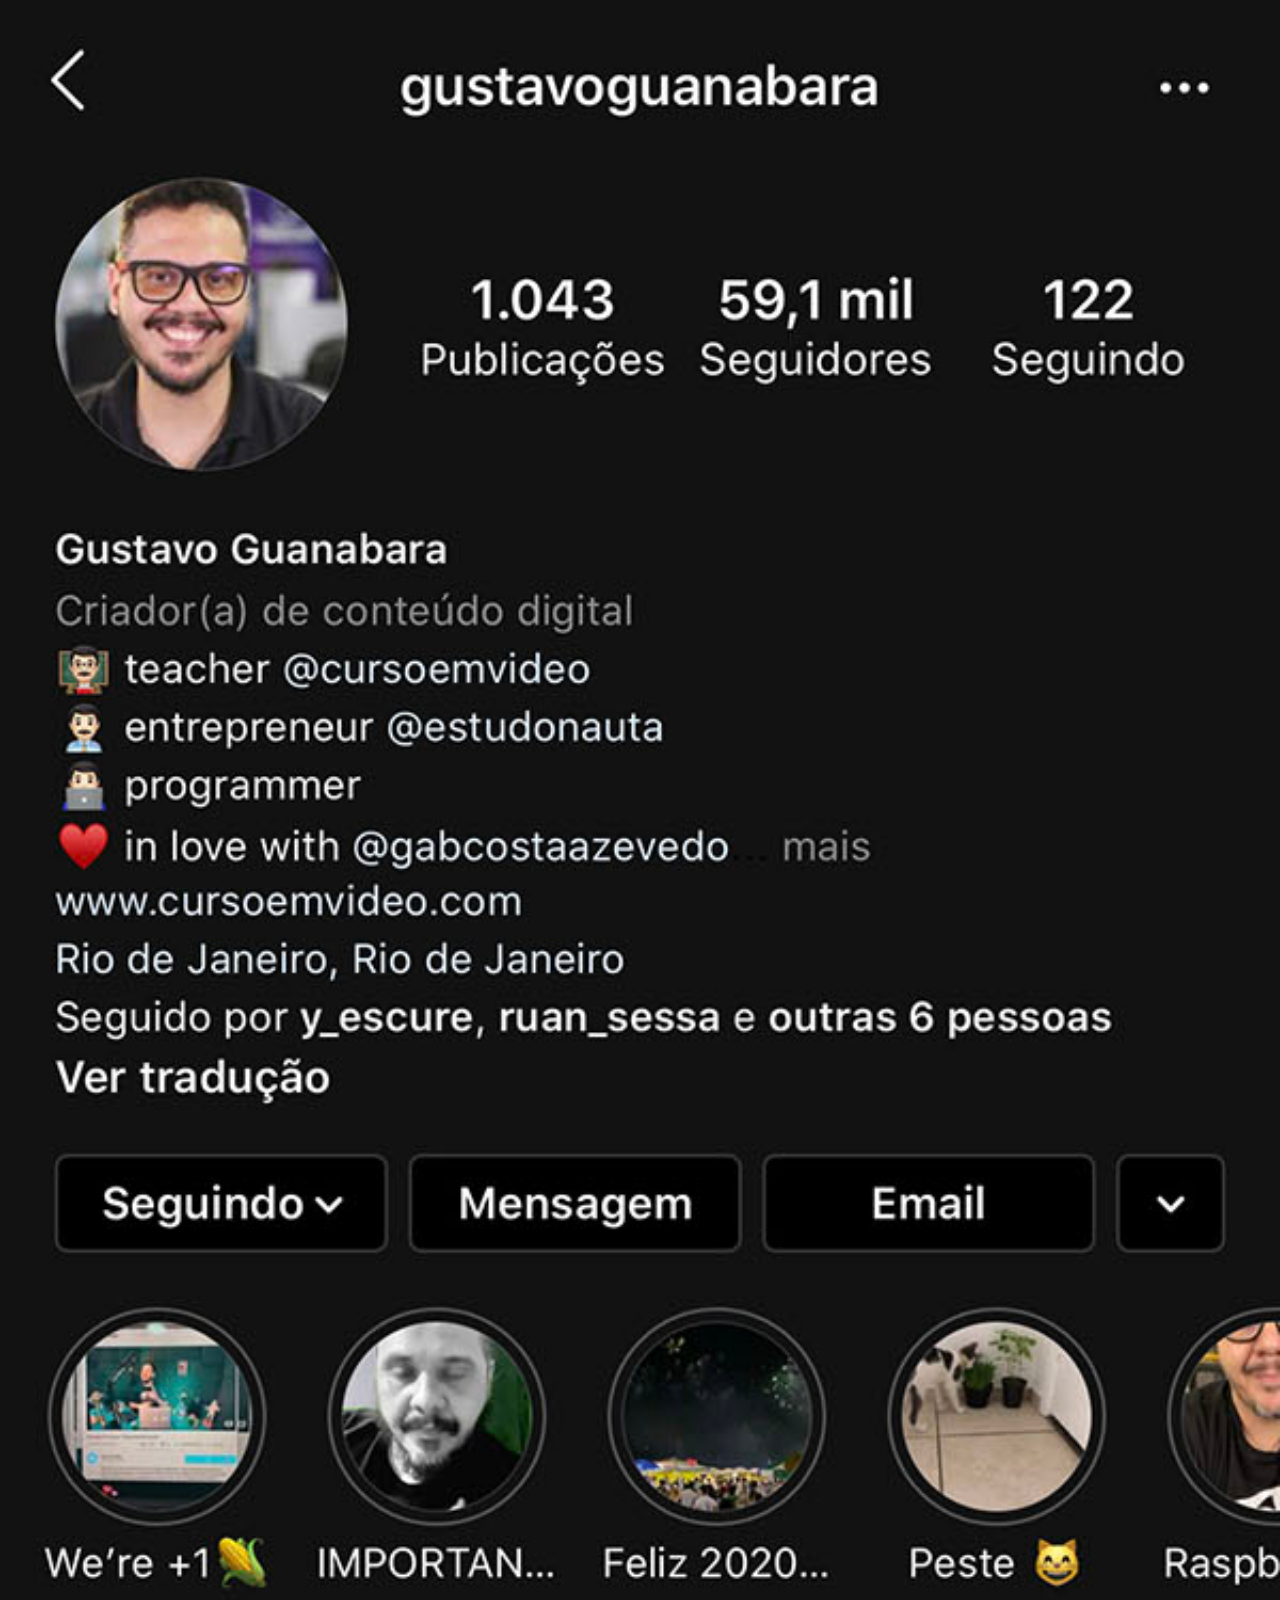
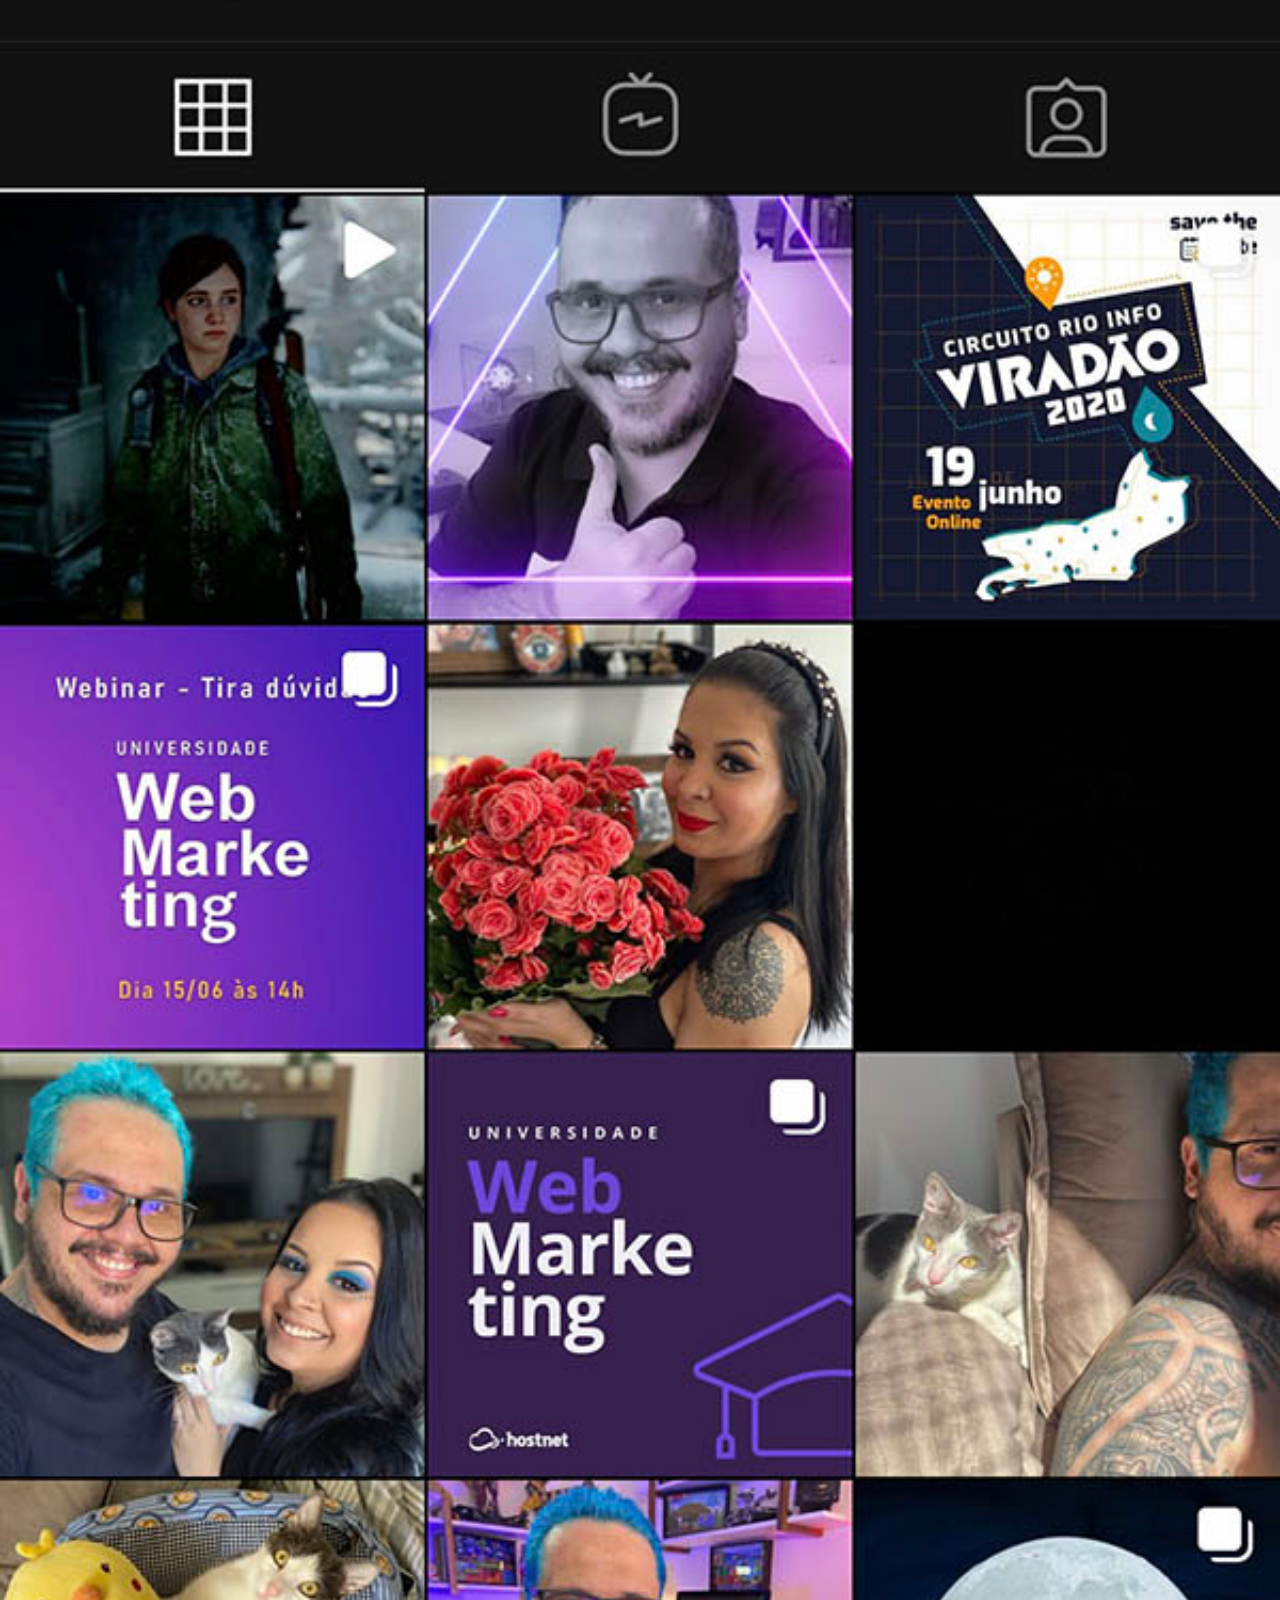
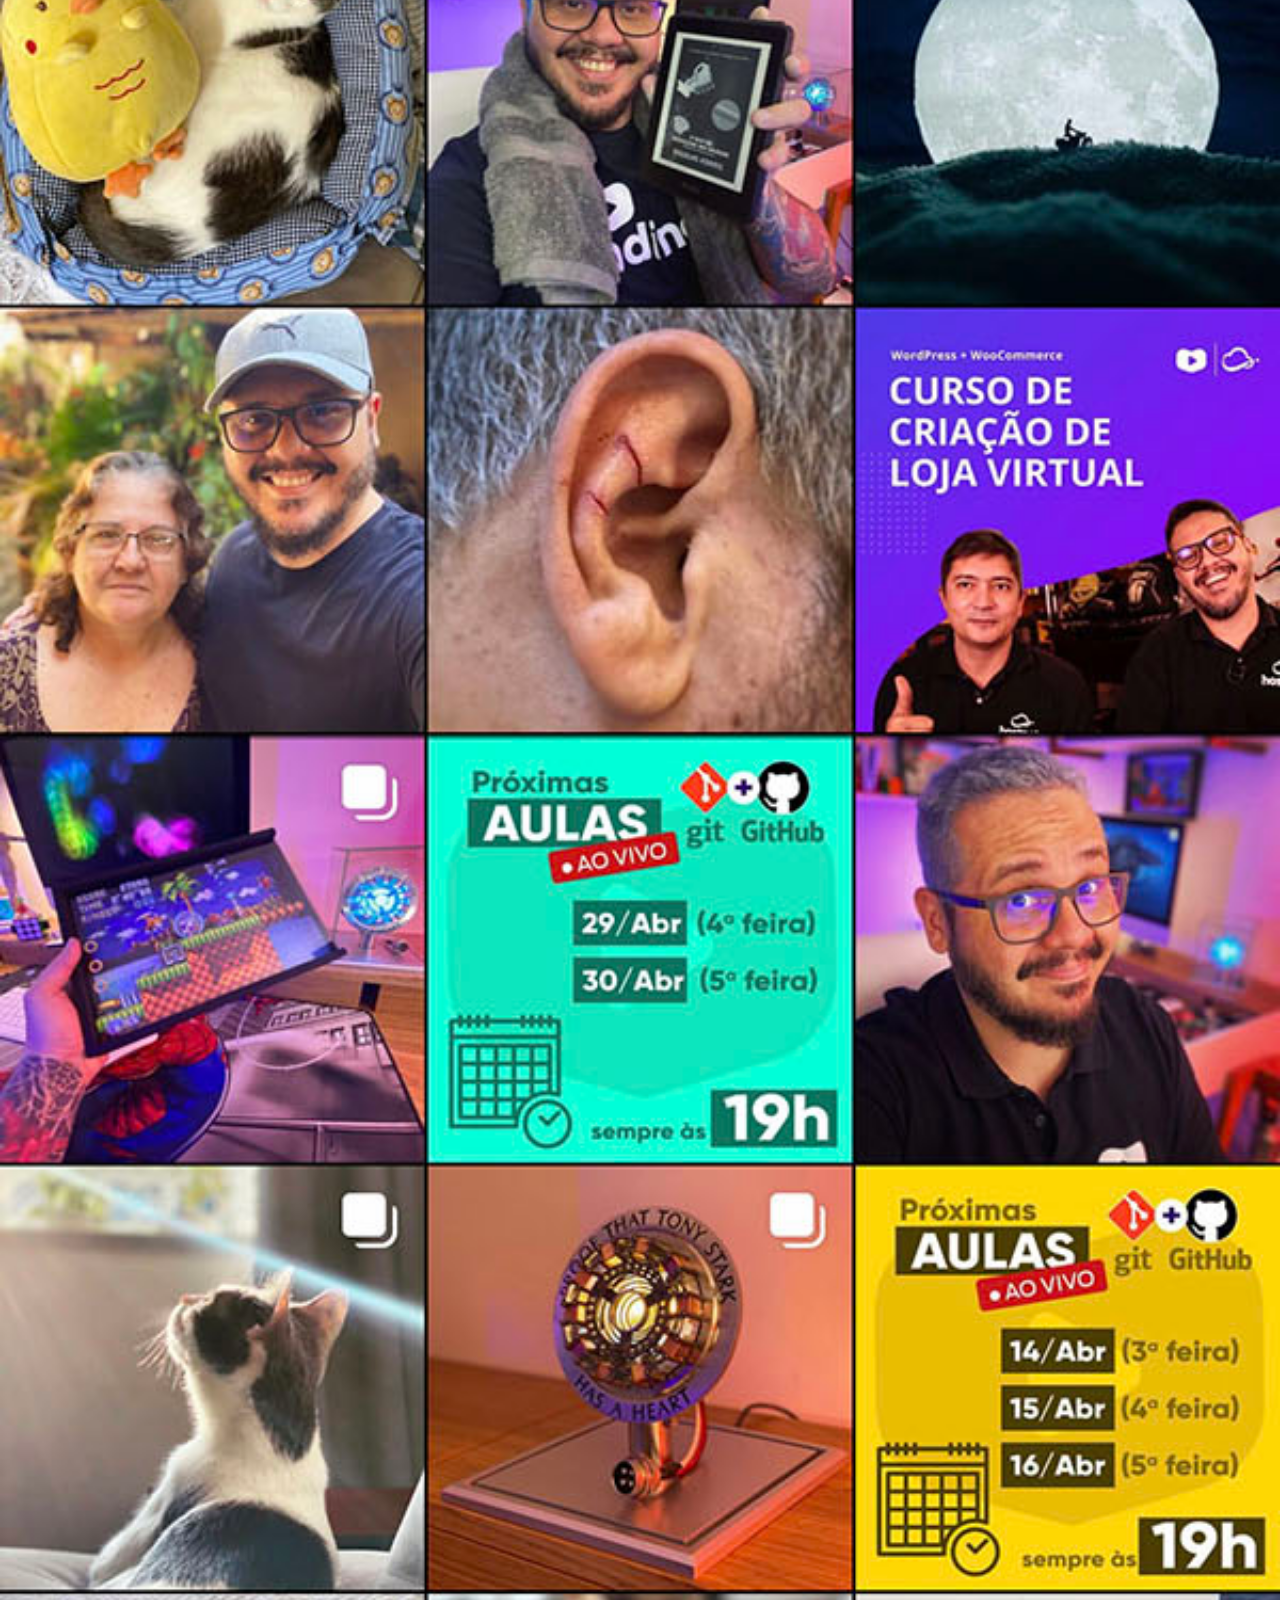
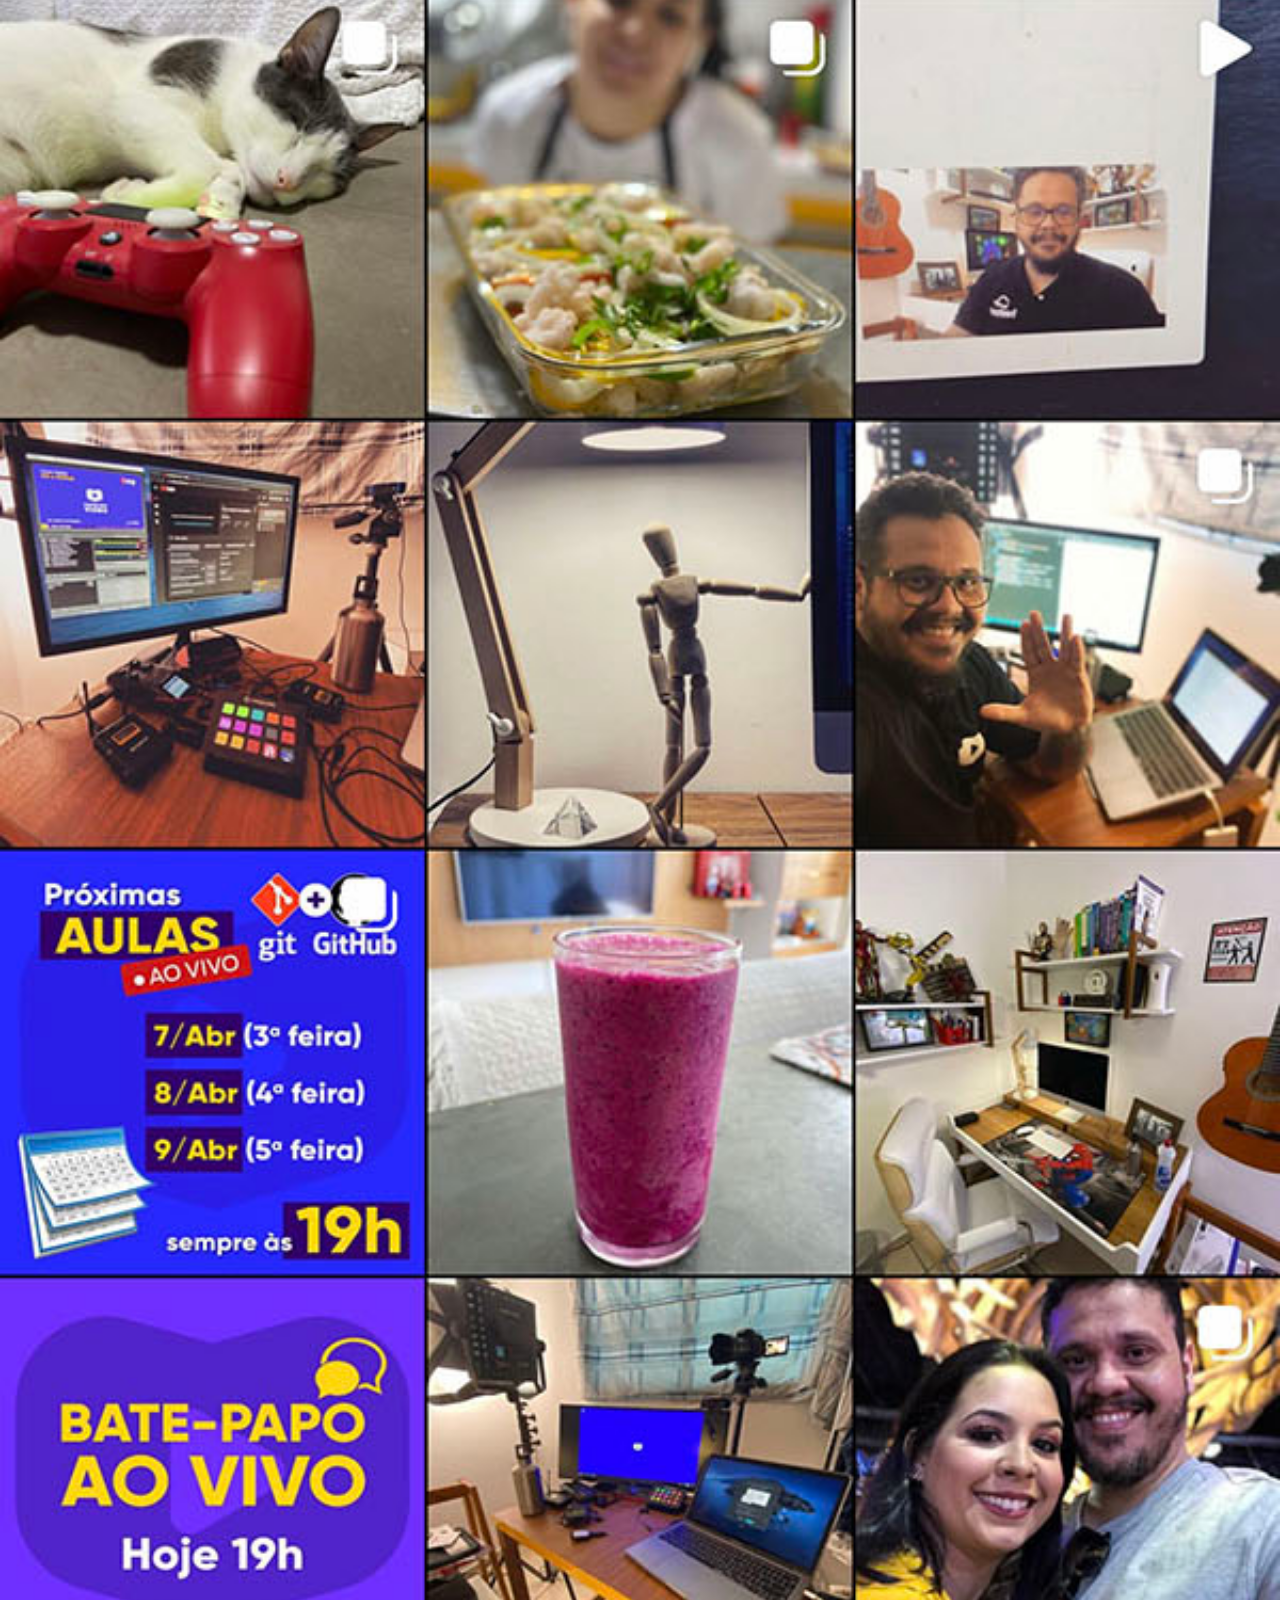
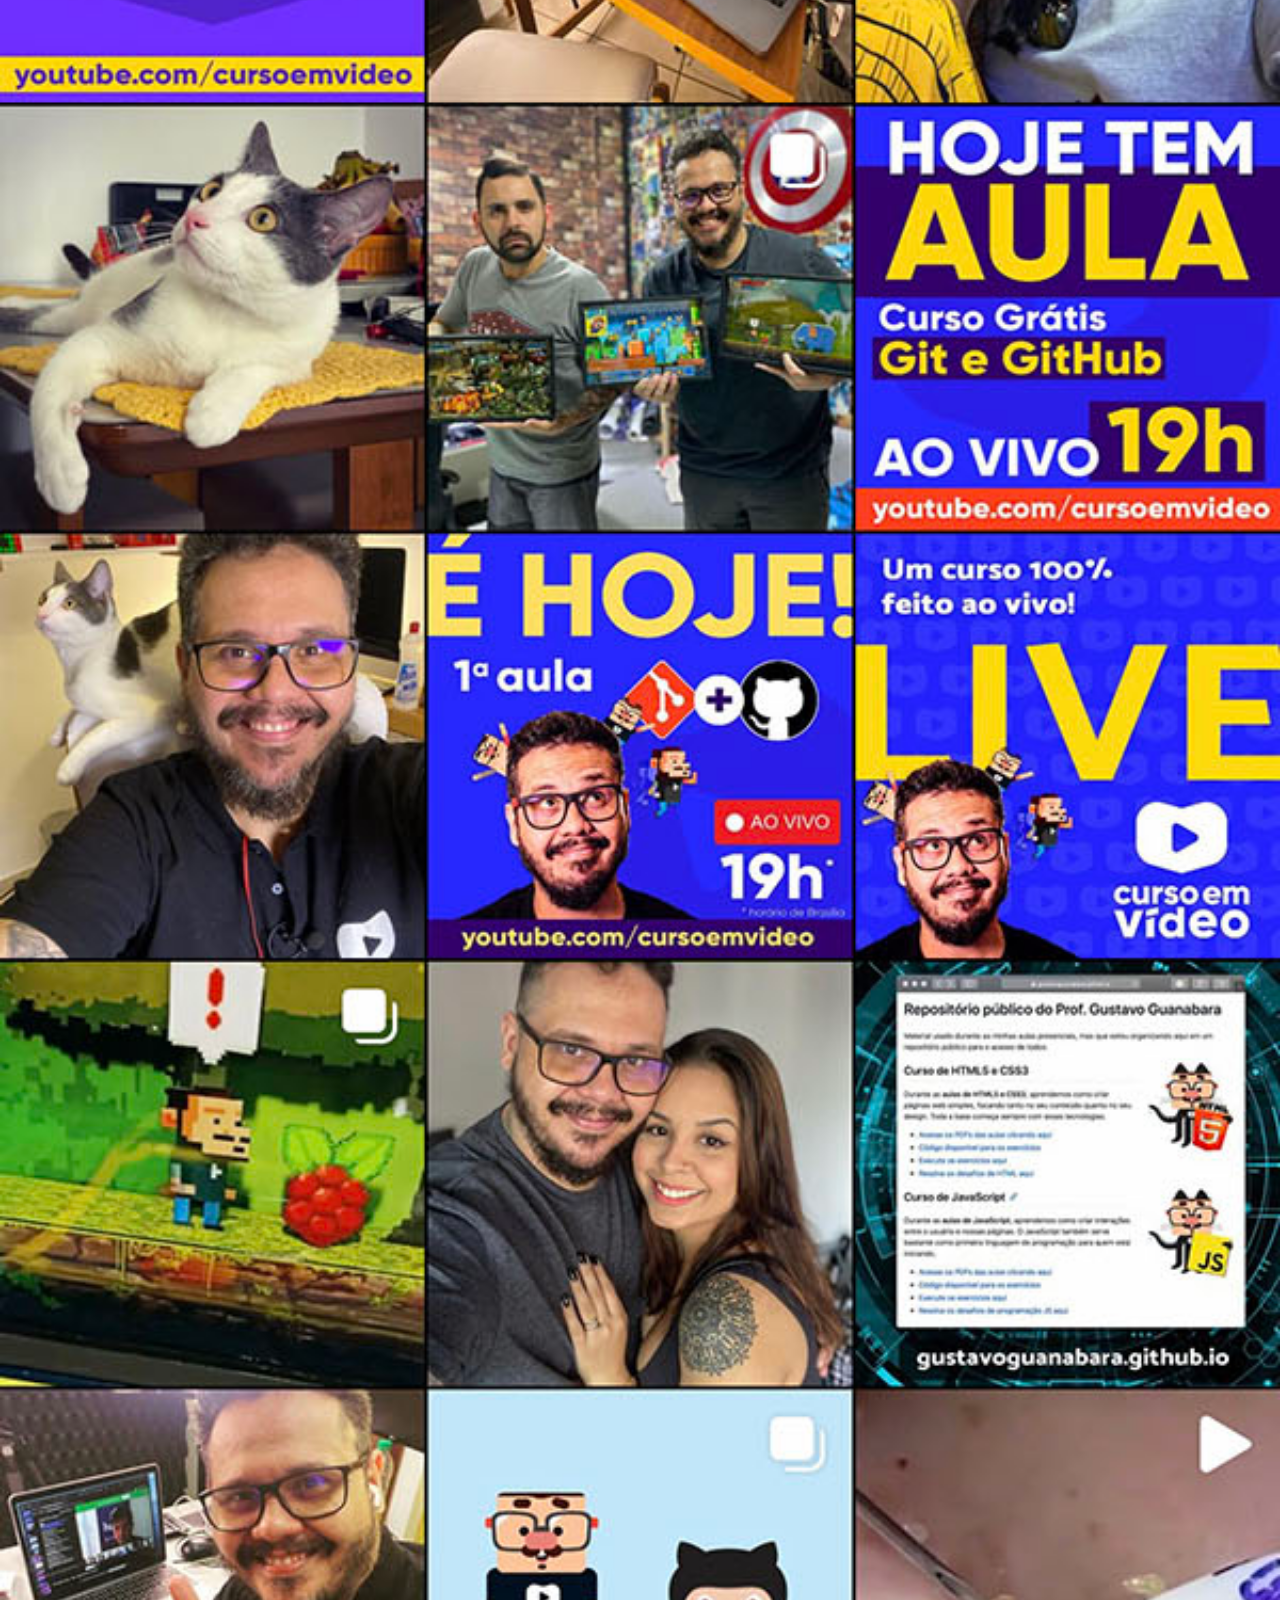
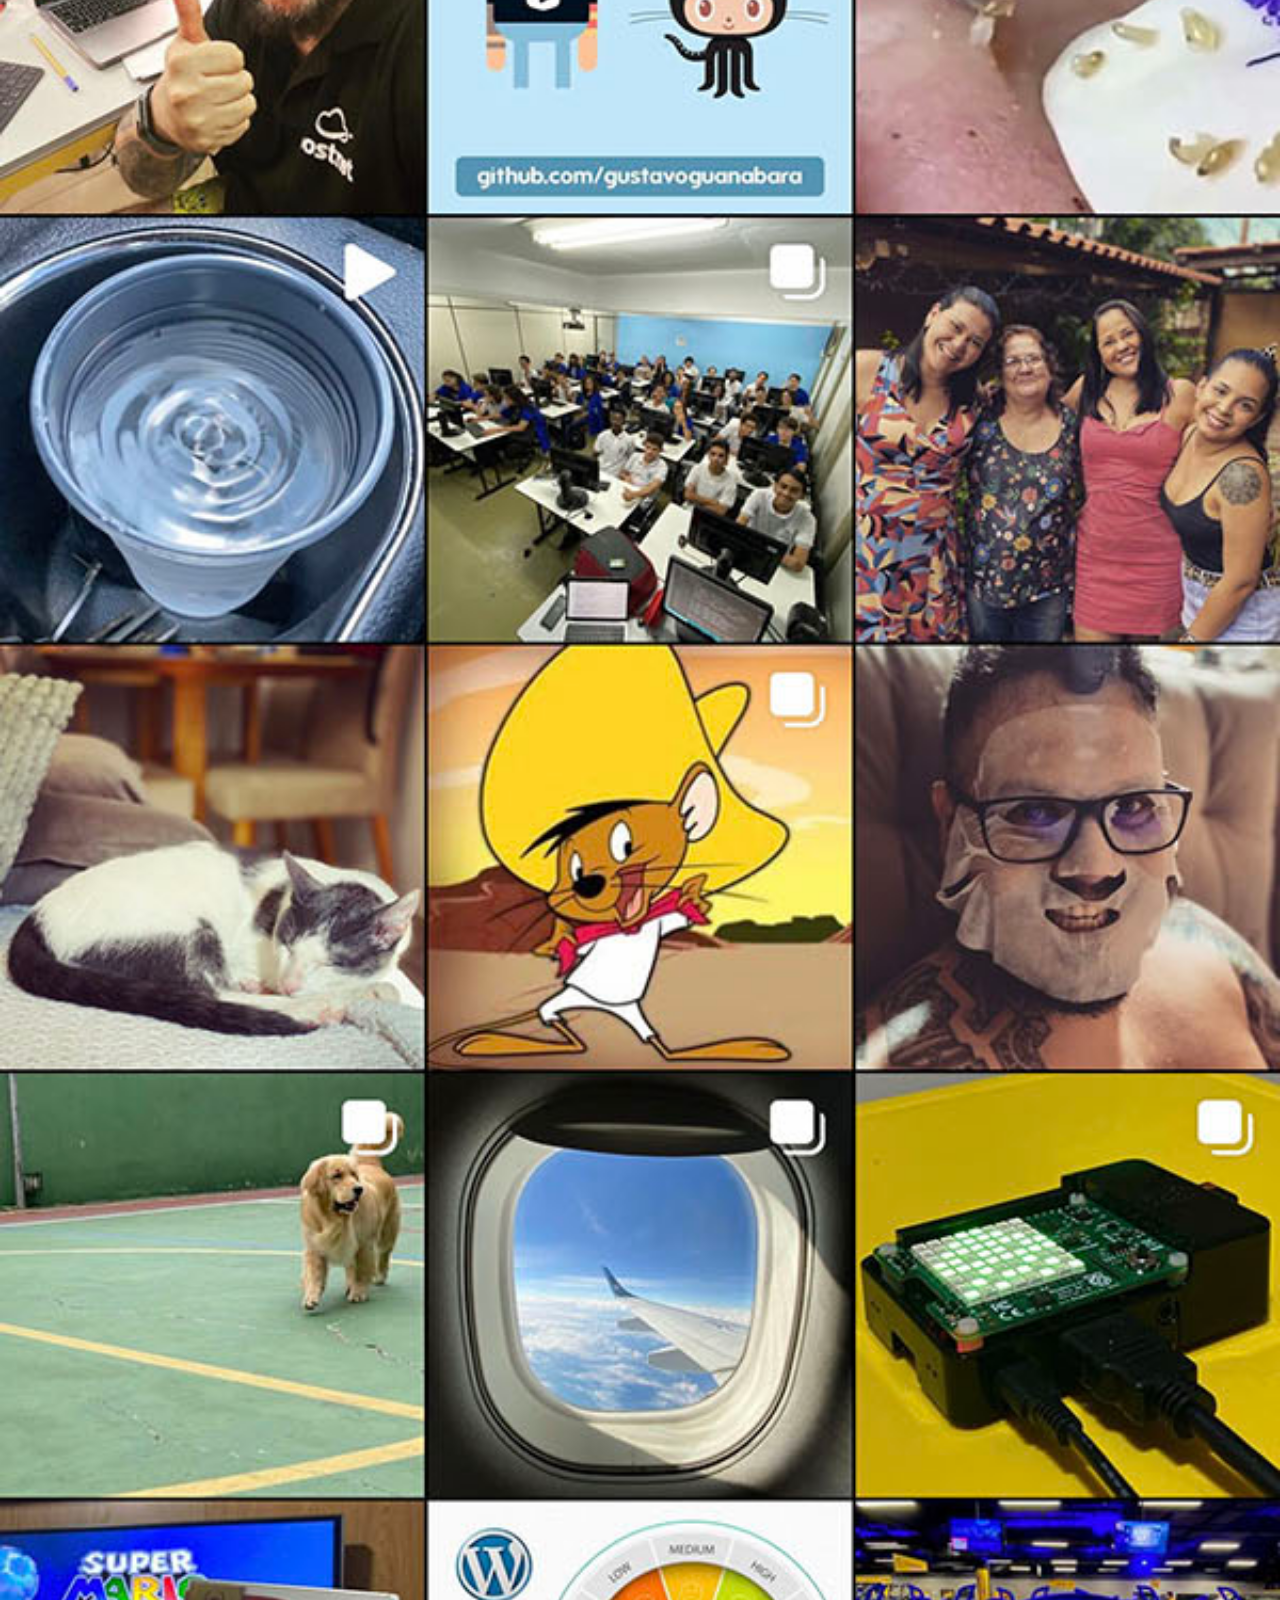
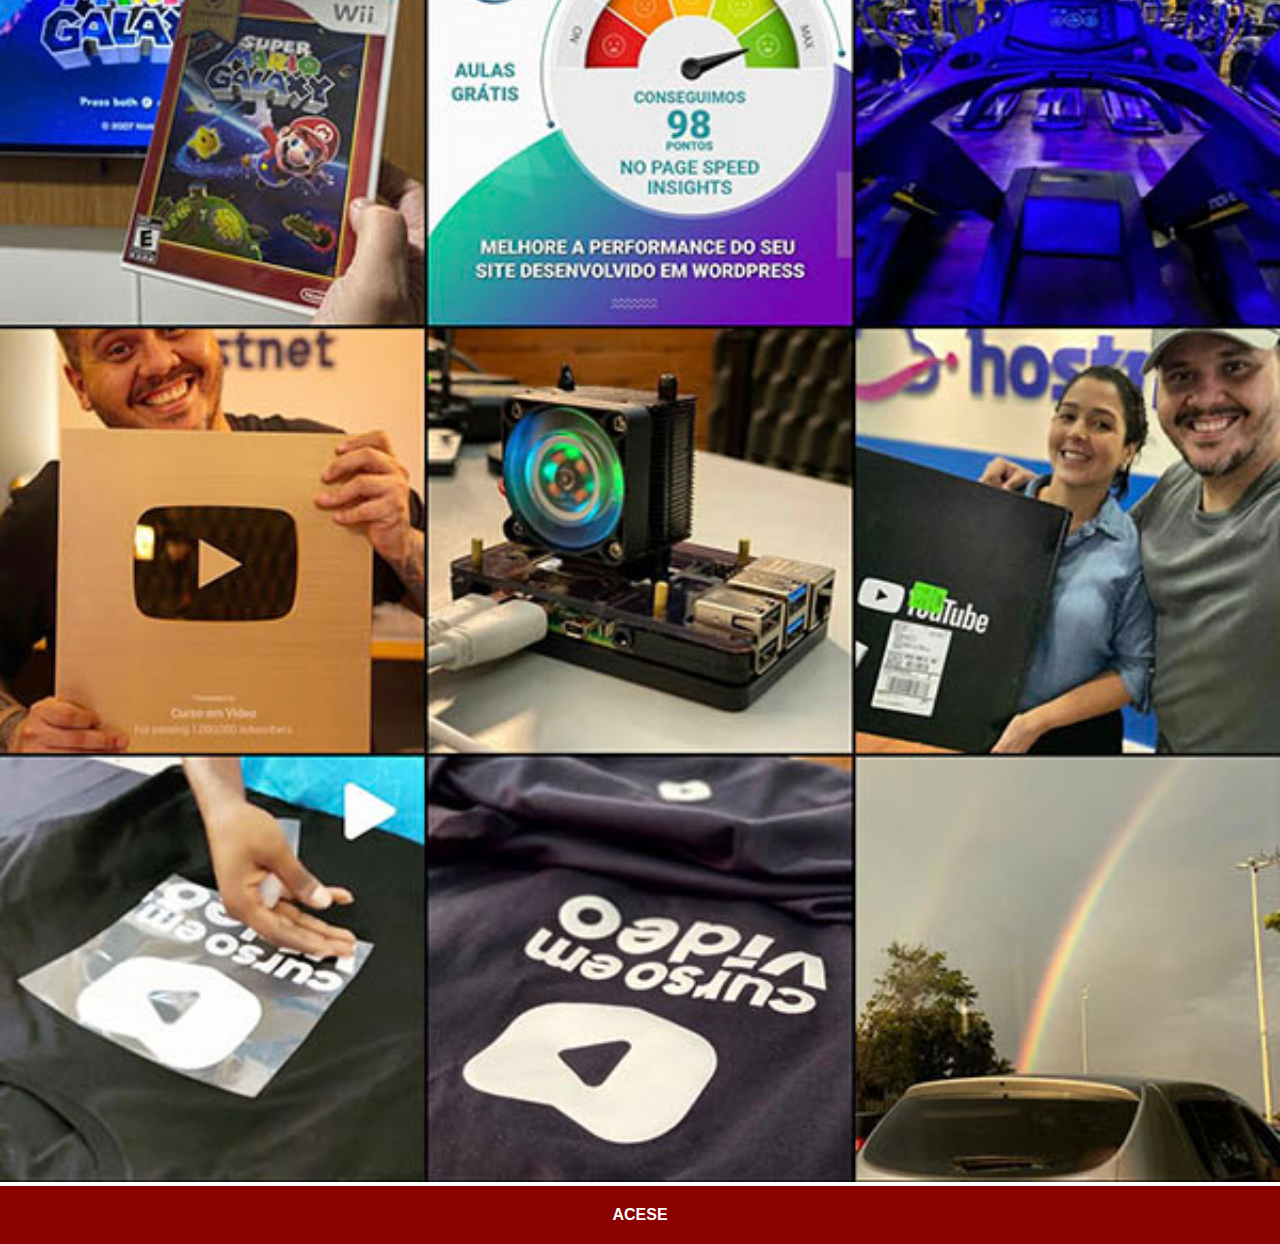
==== istagram.html @ eb51a484 "atualizar" ====
<!DOCTYPE html>
<html lang="en">
<head>
    <meta charset="UTF-8">
    <meta http-equiv="X-UA-Compatible" content="IE=edge">
    <meta name="viewport" content="width=device-width, initial-scale=1.0">
    <title>istagram</title>
    <link rel="stylesheet" href="stilos/socio.css">
</head>
<body>
    <img src="imagens/tela-instagram.jpg" alt="istagram">
    <a href="https://www.instagram.com/lucaslimasilvait17/" target="_blank">ACESE</a>
</body>
</html>
---- stilos/socio.css ----
@charset "UTF-8";

*{
    margin: 0;
    padding: 0;
    font-family: Arial, Helvetica, sans-serif;
}
::-webkit-scrollbar{
    width: 0;
    height: 0;
}


img{
    width: 100vw;

}

a{
    display: block;
    background-color: darkred;
    padding: 20px;
    text-align: center;
    font-weight: bolder;
    text-decoration: none;
    color: white;

}

a:hover{
    background-color: red;
}
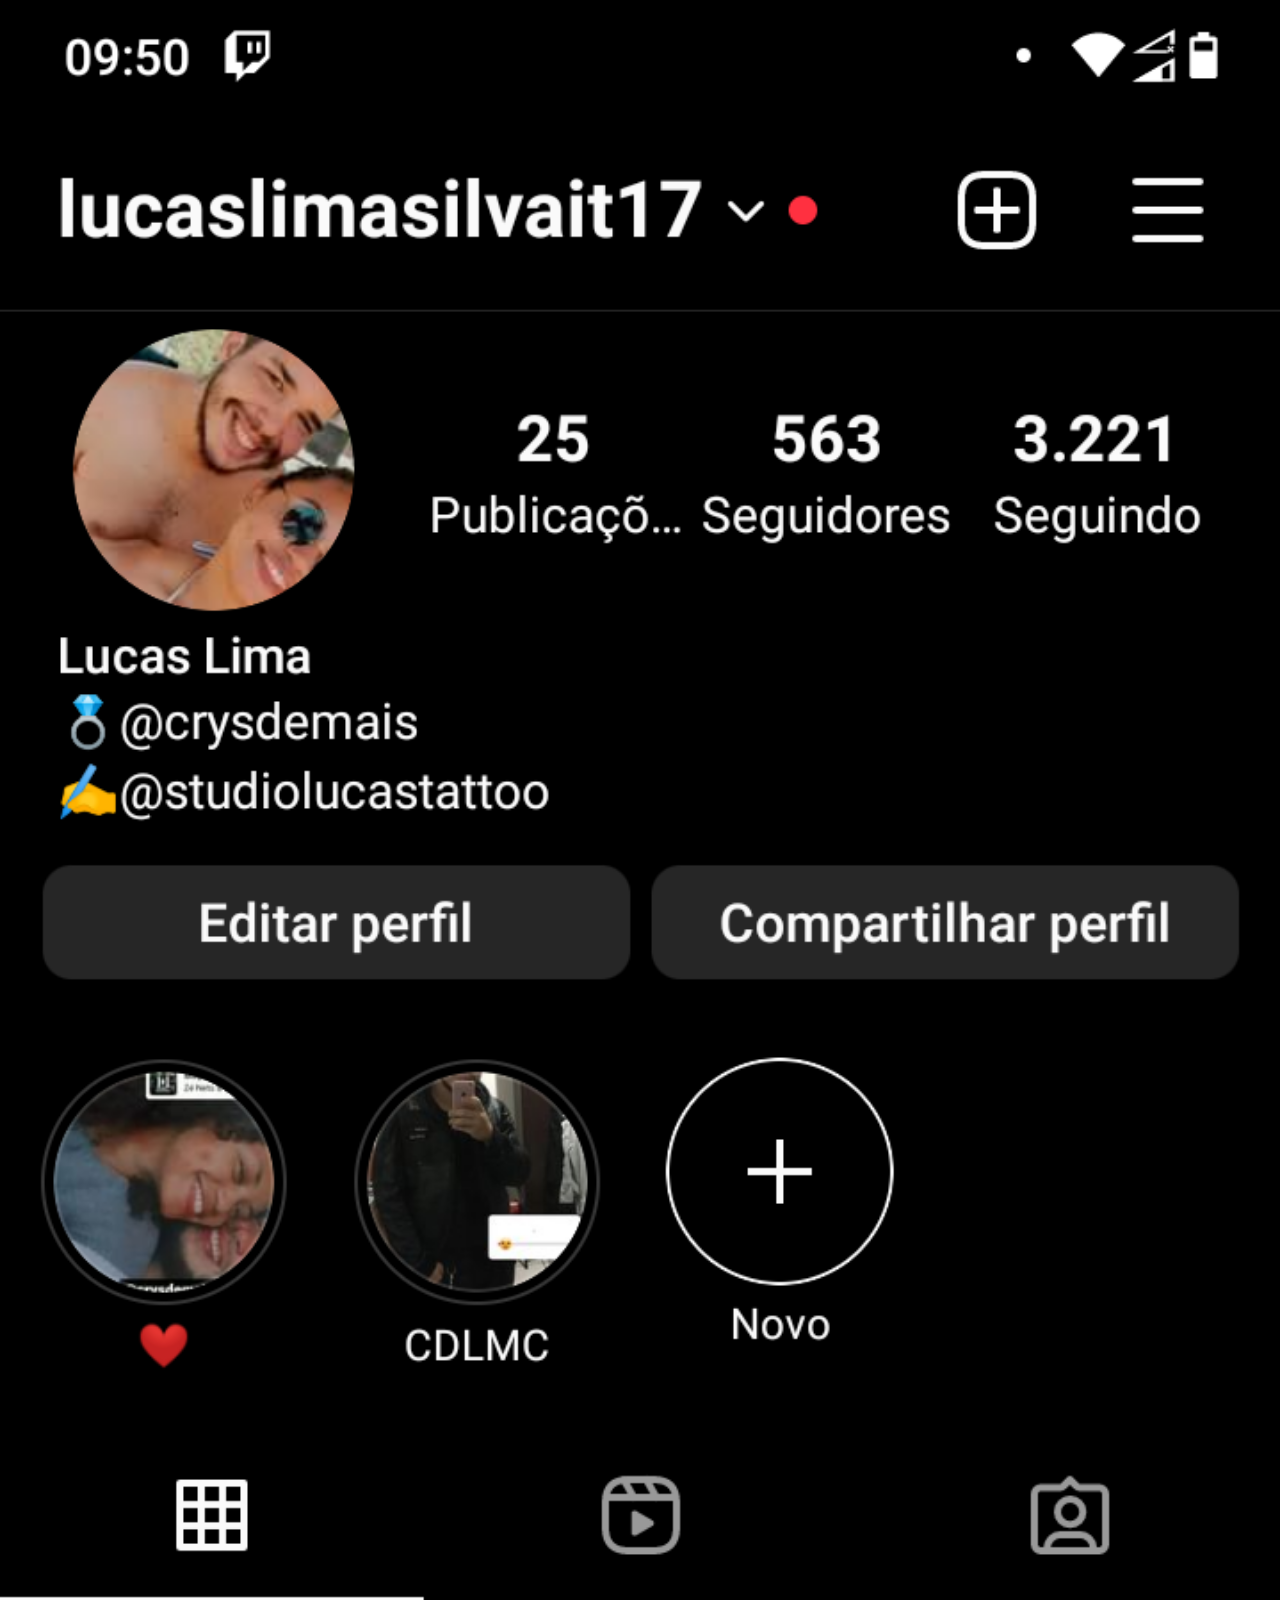
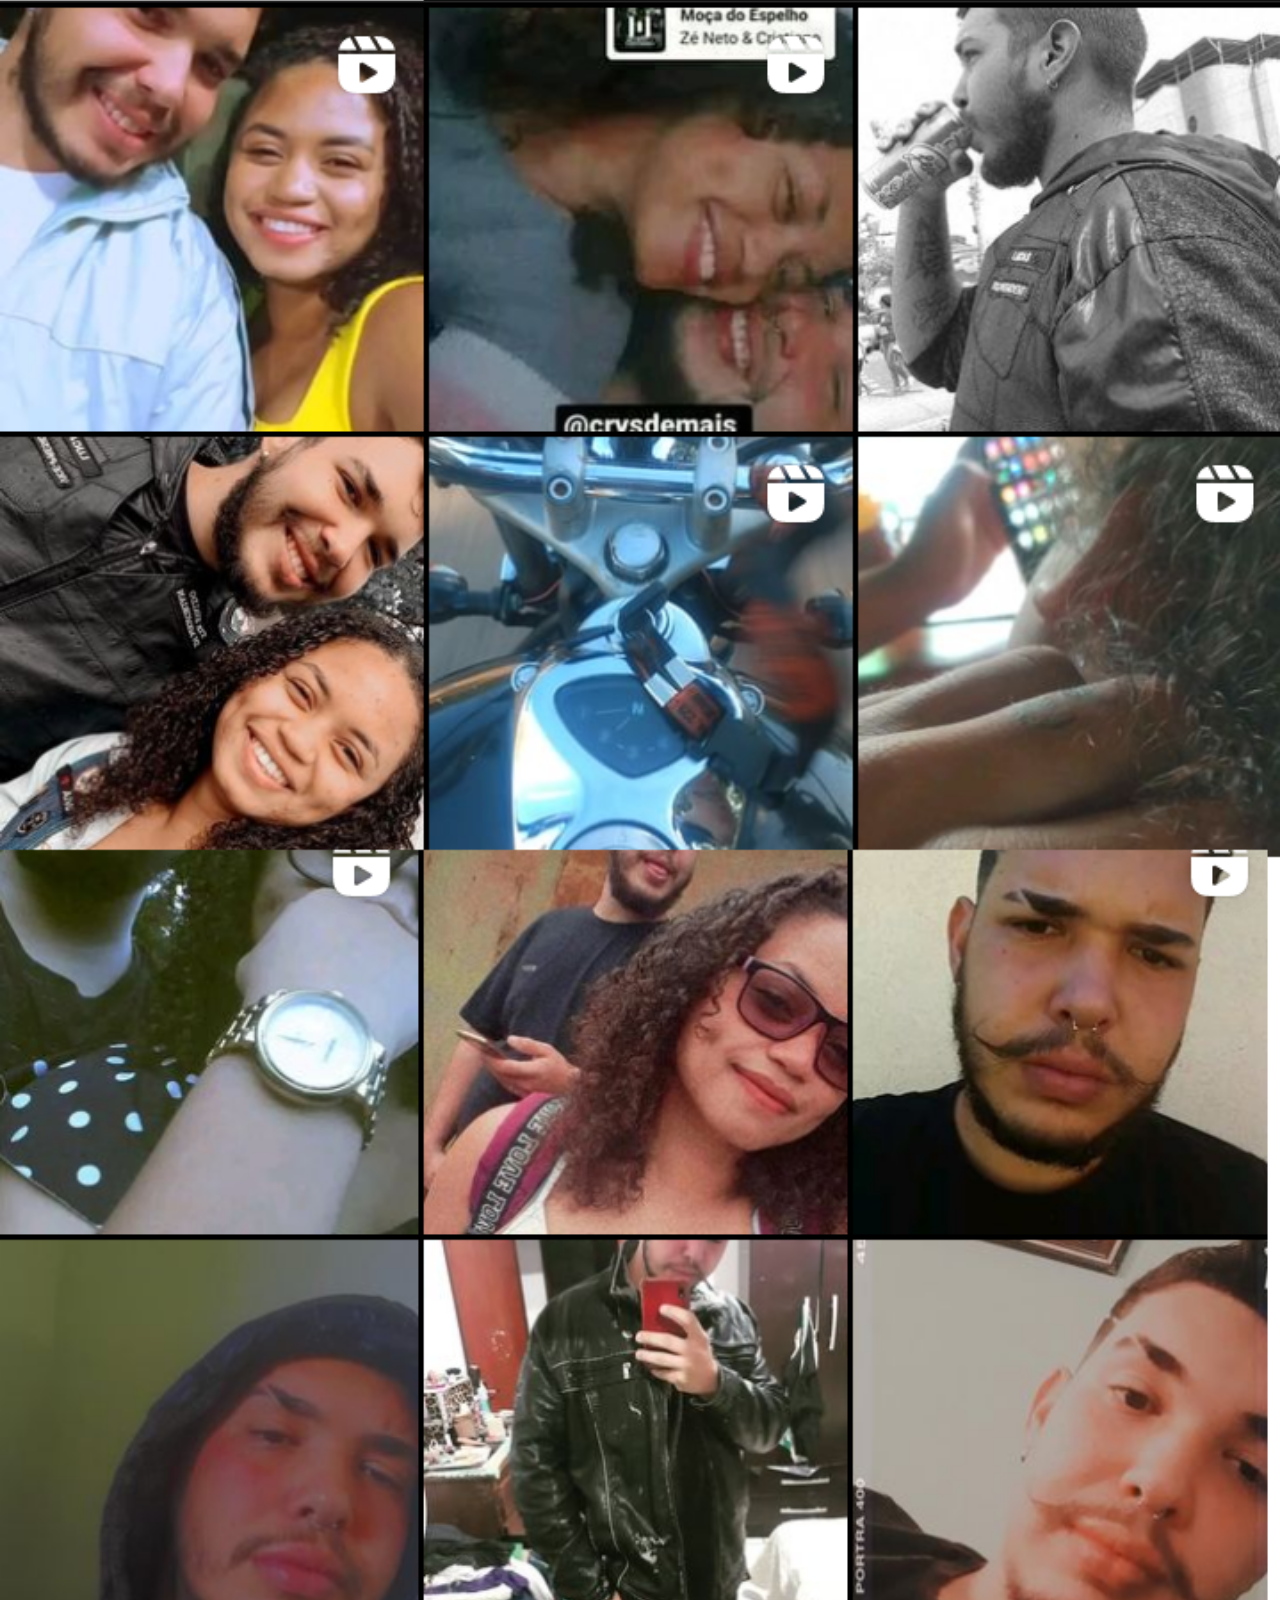
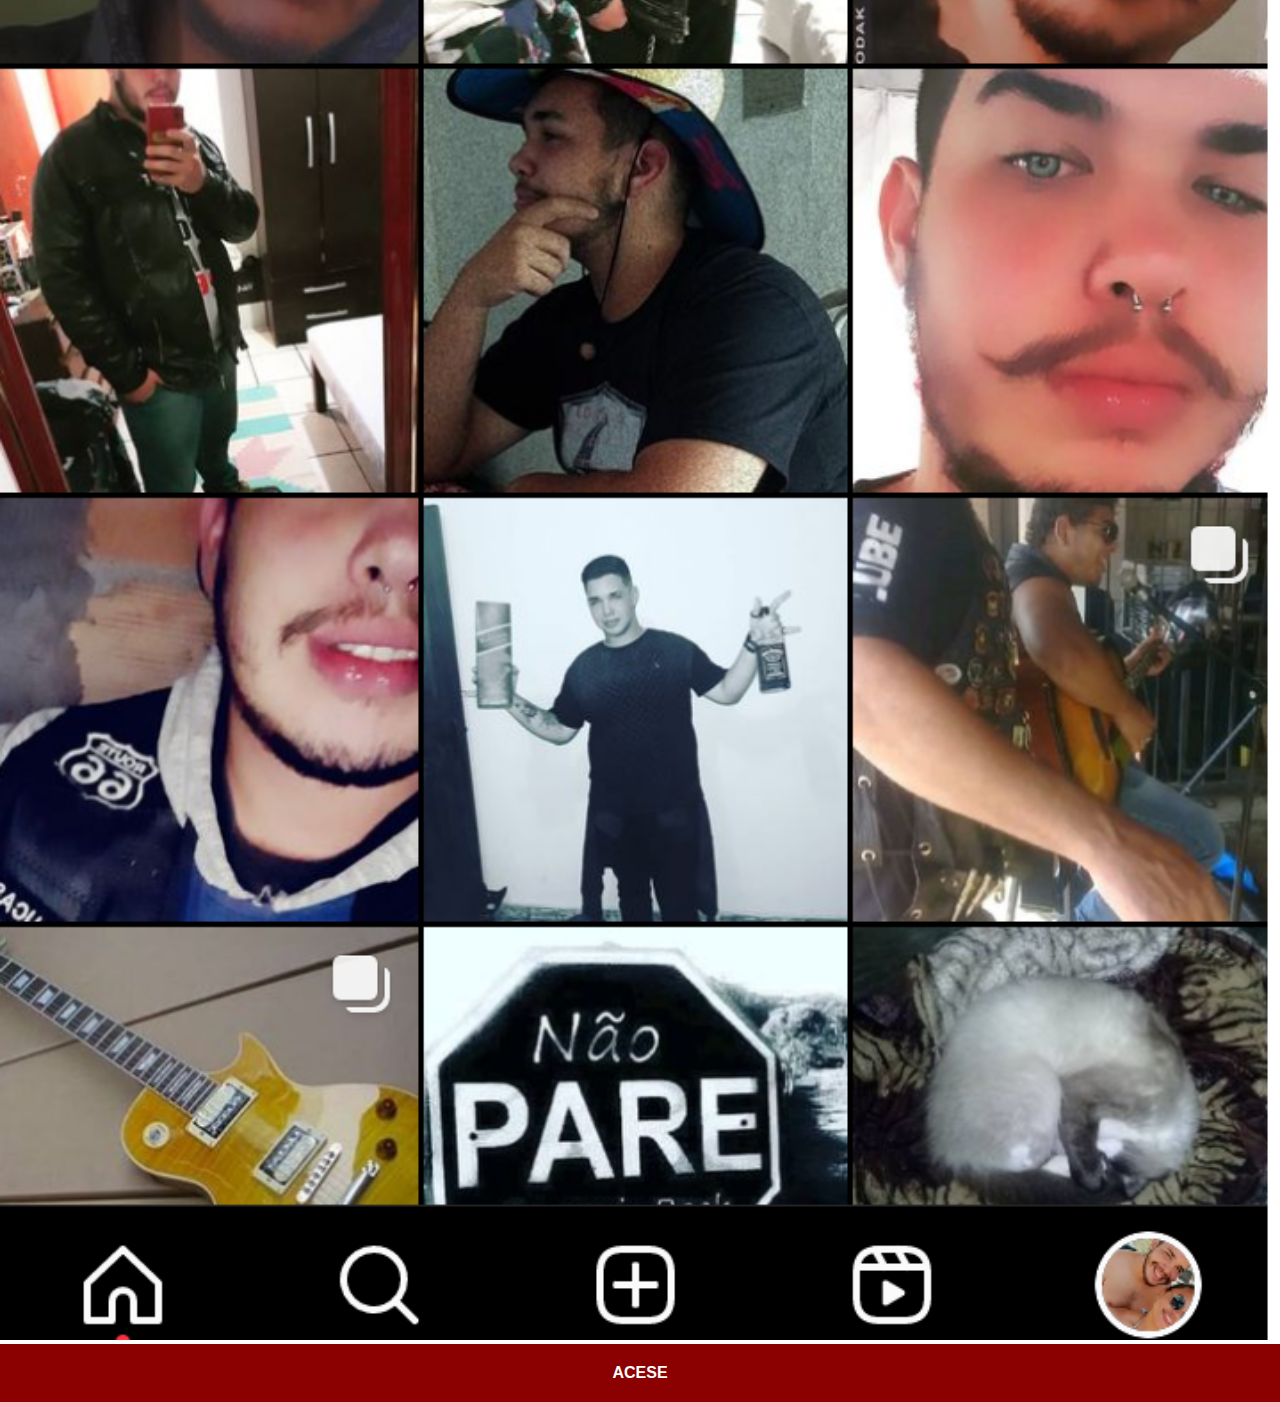
==== commit e40b329e: "atualizar" ====
--- a/istagram.html
+++ b/istagram.html
@@ -8,7 +8,7 @@
     <link rel="stylesheet" href="stilos/socio.css">
 </head>
 <body>
-    <img src="imagens/tela-instagram.jpg" alt="istagram">
+    <img src="imagens/ista2.png" alt="istagram">
     <a href="https://www.instagram.com/lucaslimasilvait17/" target="_blank">ACESE</a>
 </body>
 </html>